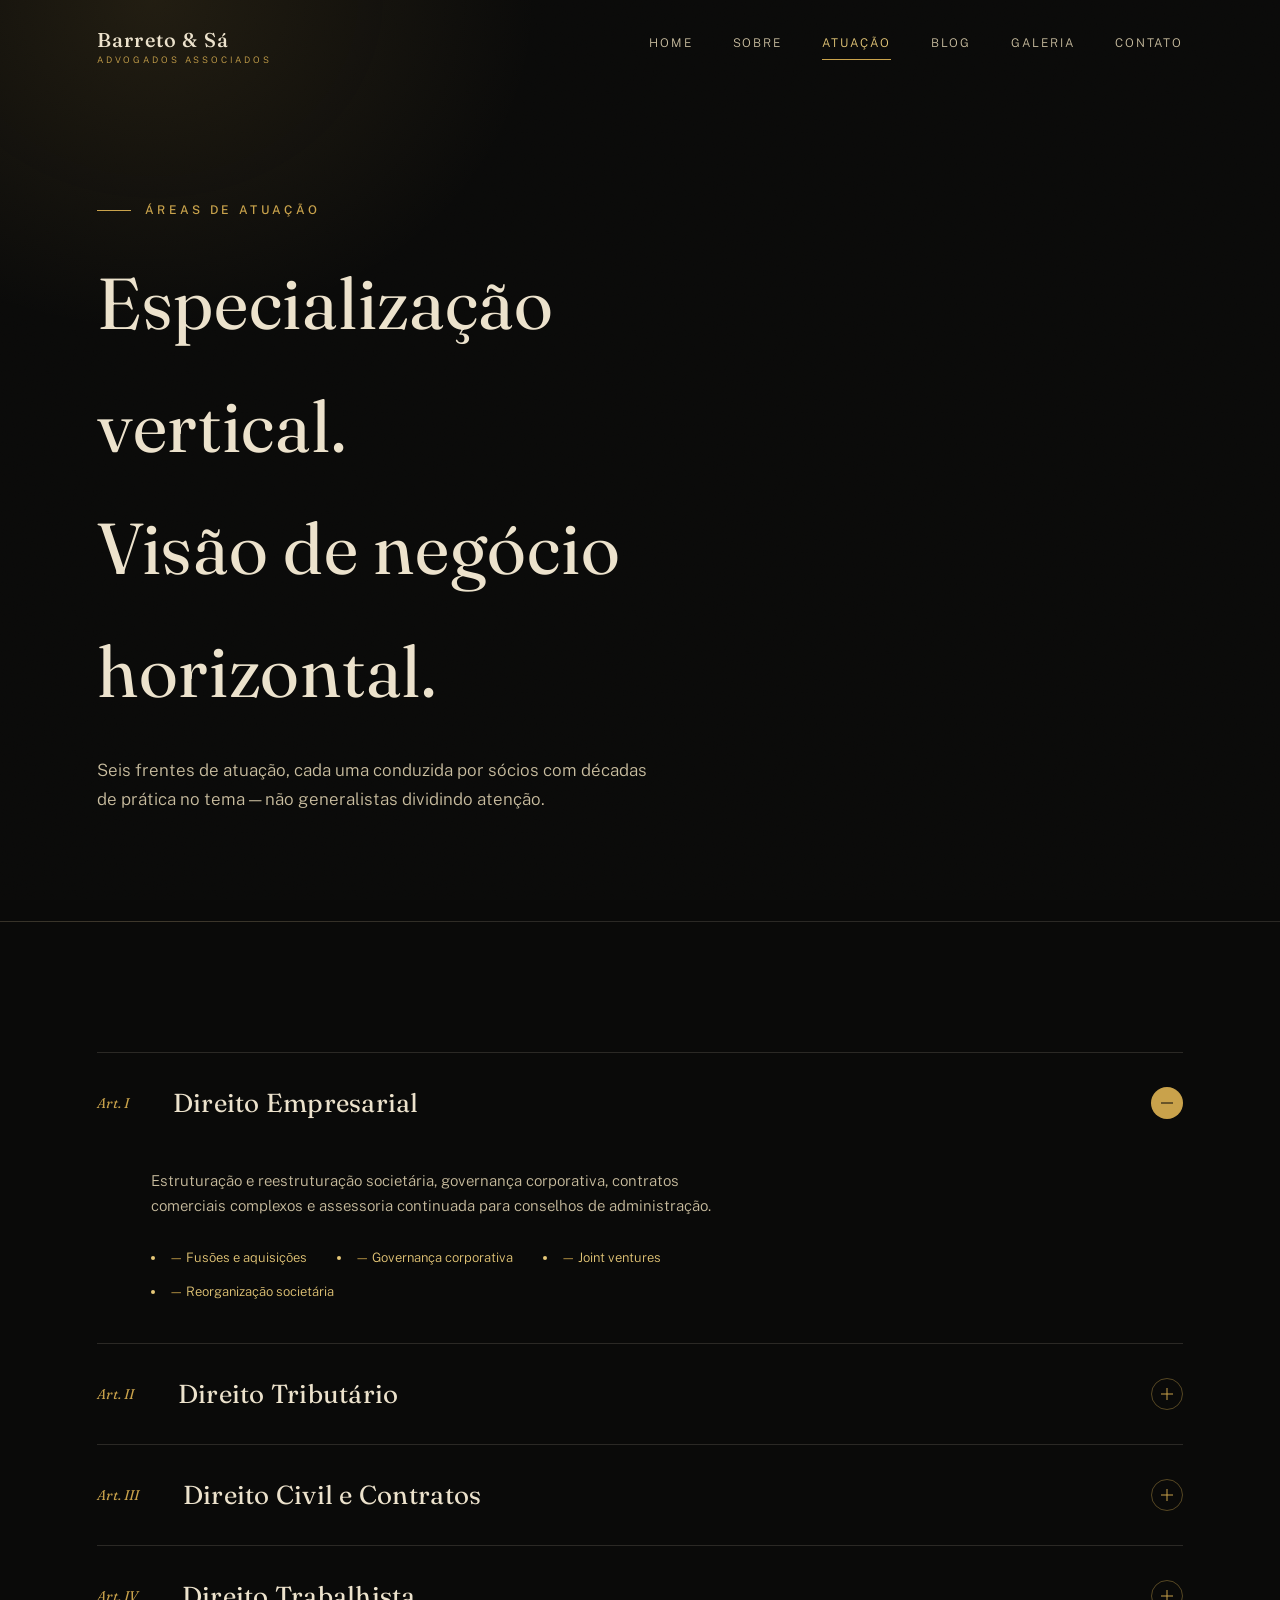
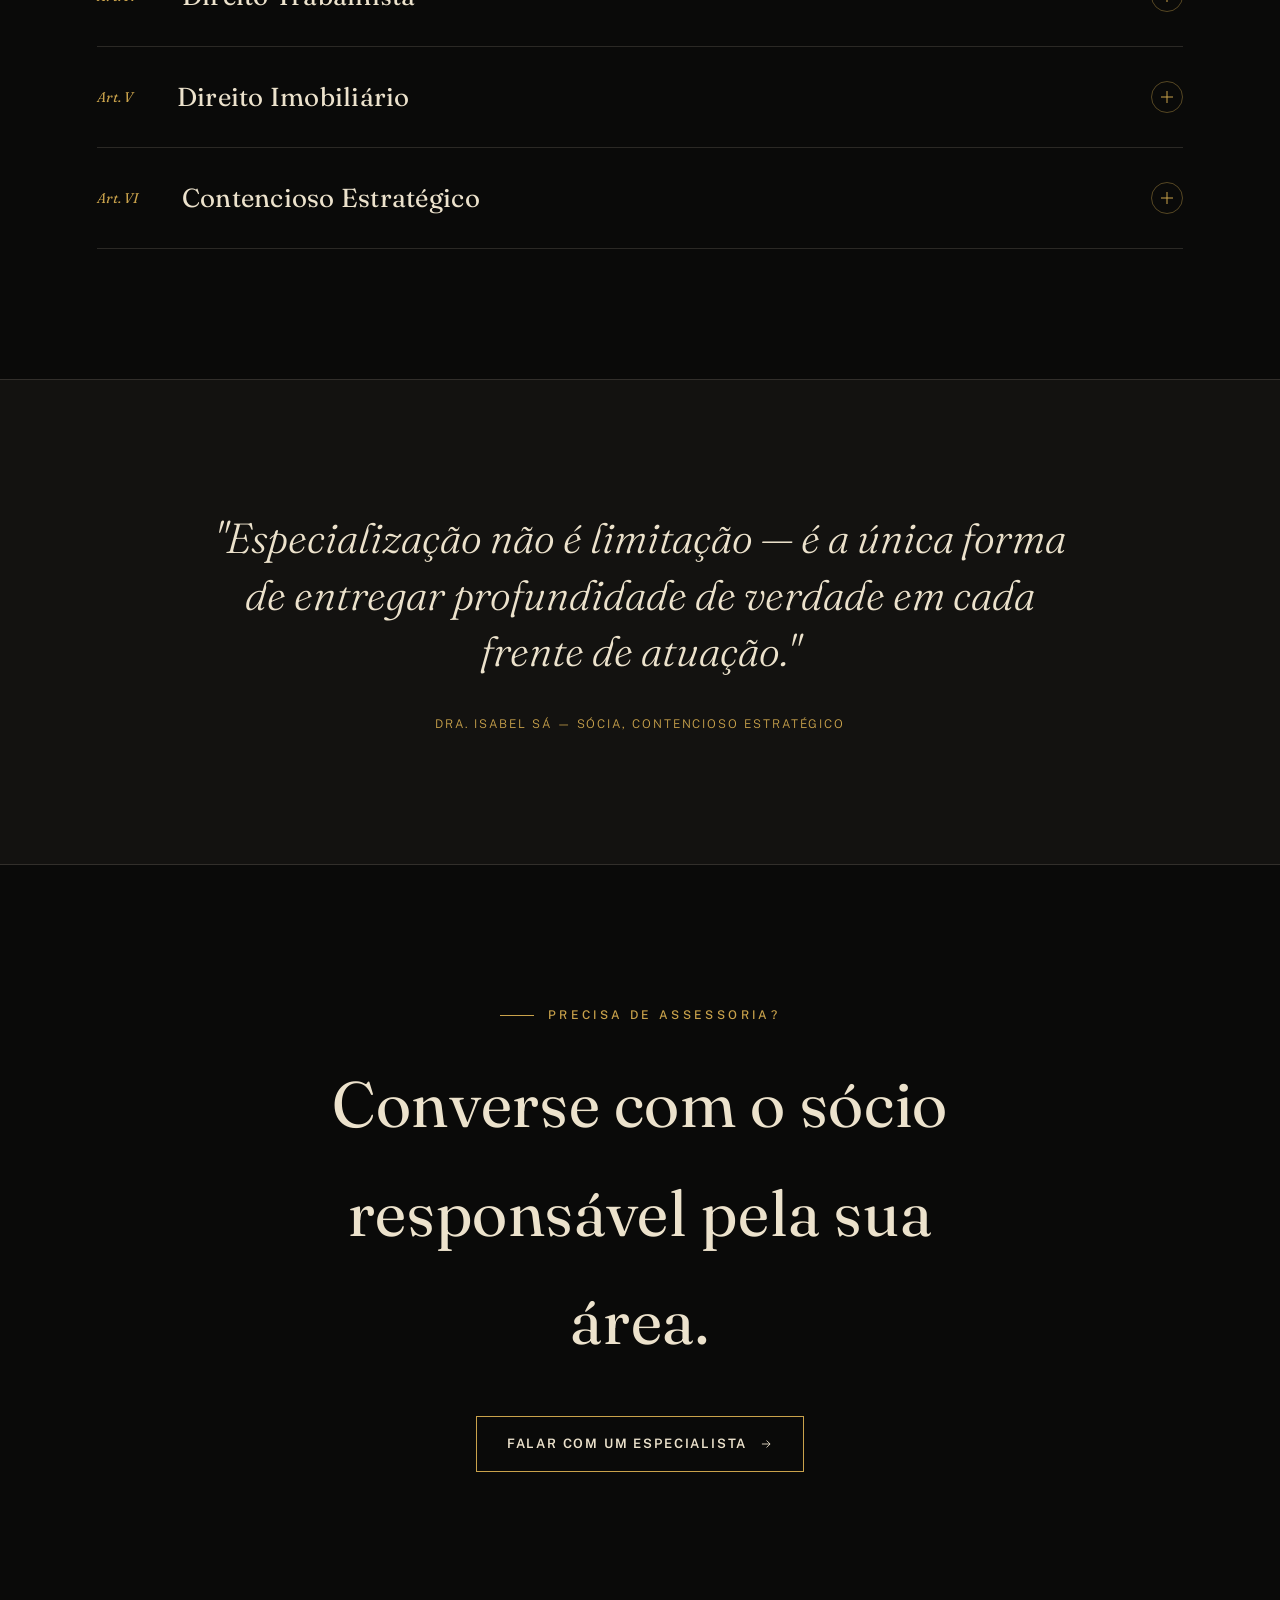
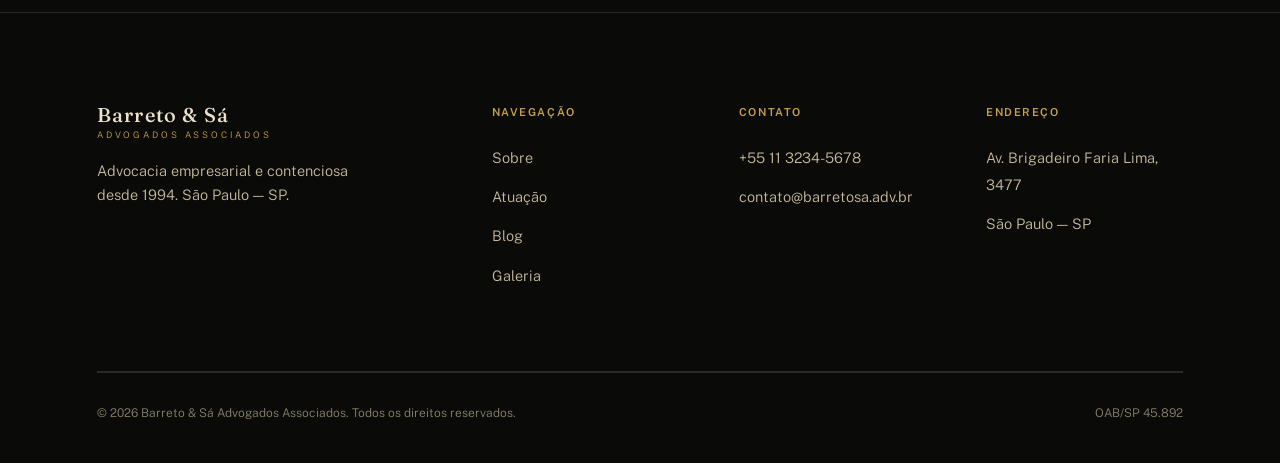
==== site/atuacao.html @ e611cafb "Add premium law firm website (6 pages) Static HTML/CSS/JS site for Barreto & Sá Advogados with Home," ====
<!DOCTYPE html>
<html lang="pt-BR">
<head>
<meta charset="UTF-8">
<meta name="viewport" content="width=device-width, initial-scale=1.0">
<title>Atuação — Barreto &amp; Sá Advogados</title>
<meta name="description" content="Áreas de atuação da Barreto & Sá Advogados: empresarial, tributário, civil, trabalhista, imobiliário e contencioso estratégico.">
<link rel="stylesheet" href="assets/css/style.css">
</head>
<body>

<header class="site-header">
  <div class="container">
    <a href="index.html" class="brand">
      <strong>Barreto &amp; Sá</strong>
      <span>Advogados Associados</span>
    </a>
    <nav class="nav-desktop">
      <a href="index.html">Home</a>
      <a href="sobre.html">Sobre</a>
      <a href="atuacao.html">Atuação</a>
      <a href="blog.html">Blog</a>
      <a href="galeria.html">Galeria</a>
      <a href="contato.html">Contato</a>
    </nav>
    <button class="nav-toggle" aria-label="Abrir menu">
      <span></span><span></span><span></span>
    </button>
  </div>
</header>

<nav class="nav-mobile">
  <a href="index.html"><span>01</span>Home</a>
  <a href="sobre.html"><span>02</span>Sobre</a>
  <a href="atuacao.html"><span>03</span>Atuação</a>
  <a href="blog.html"><span>04</span>Blog</a>
  <a href="galeria.html"><span>05</span>Galeria</a>
  <a href="contato.html"><span>06</span>Contato</a>
</nav>

<main>

  <section class="page-hero">
    <div class="container">
      <div class="eyebrow">Áreas de atuação</div>
      <h1>Especialização vertical.<br>Visão de negócio horizontal.</h1>
      <p>Seis frentes de atuação, cada uma conduzida por sócios com décadas de prática no tema — não generalistas dividindo atenção.</p>
    </div>
  </section>

  <section class="section">
    <div class="container">
      <div class="practice-accordion" data-reveal>

        <div class="practice-item is-open">
          <button class="practice-trigger">
            <span class="num">Art. I</span>
            <h3>Direito Empresarial</h3>
            <span class="plus"></span>
          </button>
          <div class="practice-panel" style="max-height:600px">
            <div class="practice-panel-inner">
              <p>Estruturação e reestruturação societária, governança corporativa, contratos comerciais complexos e assessoria continuada para conselhos de administração.</p>
              <li>Fusões e aquisições</li>
              <li>Governança corporativa</li>
              <li>Joint ventures</li>
              <li>Reorganização societária</li>
            </div>
          </div>
        </div>

        <div class="practice-item">
          <button class="practice-trigger">
            <span class="num">Art. II</span>
            <h3>Direito Tributário</h3>
            <span class="plus"></span>
          </button>
          <div class="practice-panel">
            <div class="practice-panel-inner">
              <p>Planejamento tributário preventivo, defesa em autuações fiscais e recuperação de créditos junto às esferas federal, estadual e municipal.</p>
              <li>Planejamento fiscal</li>
              <li>Contencioso administrativo</li>
              <li>Recuperação de créditos</li>
              <li>Due diligence tributária</li>
            </div>
          </div>
        </div>

        <div class="practice-item">
          <button class="practice-trigger">
            <span class="num">Art. III</span>
            <h3>Direito Civil e Contratos</h3>
            <span class="plus"></span>
          </button>
          <div class="practice-panel">
            <div class="practice-panel-inner">
              <p>Elaboração e revisão de contratos de alta complexidade, responsabilidade civil e proteção patrimonial de pessoas físicas e famílias empresárias.</p>
              <li>Contratos complexos</li>
              <li>Responsabilidade civil</li>
              <li>Planejamento sucessório</li>
              <li>Proteção patrimonial</li>
            </div>
          </div>
        </div>

        <div class="practice-item">
          <button class="practice-trigger">
            <span class="num">Art. IV</span>
            <h3>Direito Trabalhista</h3>
            <span class="plus"></span>
          </button>
          <div class="practice-panel">
            <div class="practice-panel-inner">
              <p>Consultoria preventiva e defesa em contencioso trabalhista, com foco em mitigação de risco para operações de grande porte.</p>
              <li>Consultoria preventiva</li>
              <li>Contencioso trabalhista</li>
              <li>Auditoria de compliance</li>
              <li>Negociação coletiva</li>
            </div>
          </div>
        </div>

        <div class="practice-item">
          <button class="practice-trigger">
            <span class="num">Art. V</span>
            <h3>Direito Imobiliário</h3>
            <span class="plus"></span>
          </button>
          <div class="practice-panel">
            <div class="practice-panel-inner">
              <p>Due diligence imobiliária, estruturação de incorporações e regularização de ativos de grande valor, residenciais e comerciais.</p>
              <li>Due diligence</li>
              <li>Incorporações</li>
              <li>Regularização fundiária</li>
              <li>Contratos de locação complexos</li>
            </div>
          </div>
        </div>

        <div class="practice-item">
          <button class="practice-trigger">
            <span class="num">Art. VI</span>
            <h3>Contencioso Estratégico</h3>
            <span class="plus"></span>
          </button>
          <div class="practice-panel">
            <div class="practice-panel-inner">
              <p>Condução de litígios de alto valor com abordagem que combina rigor processual e leitura estratégica dos interesses de negócio envolvidos.</p>
              <li>Arbitragem</li>
              <li>Disputas societárias</li>
              <li>Mediação empresarial</li>
              <li>Recuperação judicial</li>
            </div>
          </div>
        </div>

      </div>
    </div>
  </section>

  <div class="quote-block" data-reveal>
    <div class="container">
      <blockquote>"Especialização não é limitação — é a única forma de entregar profundidade de verdade em cada frente de atuação."</blockquote>
      <cite>Dra. Isabel Sá — Sócia, Contencioso Estratégico</cite>
    </div>
  </div>

  <section class="cta">
    <div class="container" data-reveal>
      <div class="eyebrow" style="justify-content:center">Precisa de assessoria?</div>
      <h2>Converse com o sócio<br>responsável pela sua área.</h2>
      <a href="contato.html" class="btn">
        Falar com um especialista
        <svg viewBox="0 0 24 24" fill="none" stroke="currentColor" stroke-width="1.5"><path d="M5 12h14M13 6l6 6-6 6"/></svg>
      </a>
    </div>
  </section>

</main>

<footer class="site-footer">
  <div class="container">
    <div class="footer-grid">
      <div class="footer-brand">
        <div class="brand"><strong>Barreto &amp; Sá</strong><span>Advogados Associados</span></div>
        <p>Advocacia empresarial e contenciosa desde 1994. São Paulo — SP.</p>
      </div>
      <div>
        <h4>Navegação</h4>
        <ul>
          <li><a href="sobre.html">Sobre</a></li>
          <li><a href="atuacao.html">Atuação</a></li>
          <li><a href="blog.html">Blog</a></li>
          <li><a href="galeria.html">Galeria</a></li>
        </ul>
      </div>
      <div>
        <h4>Contato</h4>
        <ul>
          <li><a href="tel:+551132345678">+55 11 3234-5678</a></li>
          <li><a href="mailto:contato@barretosa.adv.br">contato@barretosa.adv.br</a></li>
        </ul>
      </div>
      <div>
        <h4>Endereço</h4>
        <ul>
          <li><a href="contato.html">Av. Brigadeiro Faria Lima, 3477</a></li>
          <li><a href="contato.html">São Paulo — SP</a></li>
        </ul>
      </div>
    </div>
    <hr class="rule">
    <div class="footer-bottom">
      <span>© 2026 Barreto &amp; Sá Advogados Associados. Todos os direitos reservados.</span>
      <span>OAB/SP 45.892</span>
    </div>
  </div>
</footer>

<script src="assets/js/main.js"></script>
</body>
</html>
---- site/assets/css/style.css ----
/* ==========================================================================
   BARRETO & SÁ ADVOGADOS — Design System
   Preto · Dourado · Champanhe
   ========================================================================== */

@import url('https://fonts.googleapis.com/css2?family=Fraunces:ital,opsz,wght@0,9..144,300;0,9..144,400;0,9..144,500;0,9..144,600;1,9..144,400;1,9..144,500&family=Public+Sans:wght@300;400;500;600&display=swap');

:root{
  --ink:#0a0a09;
  --ink-soft:#131210;
  --ink-elev:#1b1916;
  --champagne:#ece2cc;
  --champagne-dim:#c9bd9f;
  --champagne-faint:#8d846c;
  --gold:#c9a24b;
  --gold-light:#e6c878;
  --gold-deep:#8a6a2f;
  --line: rgba(236,226,204,0.14);
  --line-strong: rgba(201,162,75,0.4);

  --serif: 'Fraunces', 'Georgia', serif;
  --sans: 'Public Sans', -apple-system, sans-serif;

  --container: 1240px;
  --gutter: clamp(24px, 6vw, 96px);
}

*,*::before,*::after{ box-sizing:border-box; }
html{ scroll-behavior:smooth; }
body{
  margin:0;
  background:var(--ink);
  color:var(--champagne);
  font-family:var(--sans);
  font-weight:300;
  font-size:16px;
  line-height:1.7;
  -webkit-font-smoothing:antialiased;
  position:relative;
}

/* grain overlay */
body::before{
  content:"";
  position:fixed;
  inset:0;
  z-index:9999;
  pointer-events:none;
  opacity:.05;
  mix-blend-mode:overlay;
  background-image:url("data:image/svg+xml,%3Csvg xmlns='http://www.w3.org/2000/svg' width='140' height='140'%3E%3Cfilter id='n'%3E%3CfeTurbulence type='fractalNoise' baseFrequency='0.9' numOctaves='2' stitchTiles='stitch'/%3E%3C/filter%3E%3Crect width='100%25' height='100%25' filter='url(%23n)'/%3E%3C/svg%3E");
}

h1,h2,h3,h4{
  font-family:var(--serif);
  font-weight:400;
  color:var(--champagne);
  margin:0;
  letter-spacing:.01em;
}

a{ color:inherit; text-decoration:none; }
img{ max-width:100%; display:block; }
ul{ list-style:none; margin:0; padding:0; }

.container{
  max-width:var(--container);
  margin:0 auto;
  padding-left:var(--gutter);
  padding-right:var(--gutter);
}

.eyebrow{
  display:flex;
  align-items:center;
  gap:14px;
  font-family:var(--sans);
  font-size:12px;
  letter-spacing:.28em;
  text-transform:uppercase;
  color:var(--gold);
  font-weight:500;
}
.eyebrow::before{
  content:"";
  width:34px; height:1px;
  background:var(--gold);
}

.rule{
  height:1px;
  width:100%;
  background:var(--line);
  border:none;
  margin:0;
}
.rule--gold{ background:var(--line-strong); }

/* ---------------- buttons / links ---------------- */
.btn{
  display:inline-flex;
  align-items:center;
  gap:12px;
  font-family:var(--sans);
  font-size:13px;
  letter-spacing:.14em;
  text-transform:uppercase;
  font-weight:600;
  padding:16px 30px;
  border:1px solid var(--gold);
  color:var(--champagne);
  position:relative;
  overflow:hidden;
  transition:color .5s ease;
}
.btn::before{
  content:"";
  position:absolute;
  inset:0;
  background:var(--gold);
  transform:translateX(-101%);
  transition:transform .5s cubic-bezier(.65,0,.35,1);
  z-index:-1;
}
.btn:hover{ color:var(--ink); }
.btn:hover::before{ transform:translateX(0); }
.btn svg{ width:14px; height:14px; transition:transform .4s ease; }
.btn:hover svg{ transform:translateX(4px); }

.btn--ghost{ border-color:var(--line); }
.btn--ghost:hover{ color:var(--champagne); }
.btn--ghost::before{ background:var(--ink-elev); }

.link-underline{
  position:relative;
  padding-bottom:2px;
  background-image:linear-gradient(var(--gold),var(--gold));
  background-size:0% 1px;
  background-repeat:no-repeat;
  background-position:left bottom;
  transition:background-size .4s ease;
}
.link-underline:hover{ background-size:100% 1px; }

/* ---------------- header ---------------- */
.site-header{
  position:fixed;
  top:0; left:0; right:0;
  z-index:500;
  padding:28px 0;
  transition:background .5s ease, padding .5s ease, border-color .5s ease;
  border-bottom:1px solid transparent;
}
.site-header.is-scrolled{
  background:rgba(10,10,9,.92);
  backdrop-filter:blur(10px);
  padding:18px 0;
  border-color:var(--line);
}
.site-header .container{
  display:flex;
  align-items:center;
  justify-content:space-between;
  gap:24px;
}
.brand{
  font-family:var(--serif);
  font-size:20px;
  letter-spacing:.06em;
  display:flex;
  flex-direction:column;
  line-height:1.15;
}
.brand strong{ font-weight:500; }
.brand span{
  font-family:var(--sans);
  font-size:9px;
  letter-spacing:.32em;
  text-transform:uppercase;
  color:var(--gold);
  margin-top:4px;
}

.nav-desktop{
  display:flex;
  align-items:center;
  gap:40px;
}
.nav-desktop a{
  font-size:12px;
  letter-spacing:.16em;
  text-transform:uppercase;
  color:var(--champagne-dim);
  padding-bottom:6px;
  border-bottom:1px solid transparent;
  transition:color .3s ease, border-color .3s ease;
}
.nav-desktop a:hover,
.nav-desktop a.active{
  color:var(--gold-light);
  border-color:var(--gold);
}

.nav-toggle{
  display:none;
  flex-direction:column;
  gap:6px;
  background:none;
  border:none;
  cursor:pointer;
  padding:8px;
  z-index:600;
}
.nav-toggle span{
  width:26px; height:1px;
  background:var(--champagne);
  transition:transform .35s ease, opacity .35s ease;
}
.nav-toggle.is-open span:nth-child(1){ transform:translateY(7px) rotate(45deg); }
.nav-toggle.is-open span:nth-child(2){ opacity:0; }
.nav-toggle.is-open span:nth-child(3){ transform:translateY(-7px) rotate(-45deg); }

.nav-mobile{
  position:fixed;
  inset:0;
  background:var(--ink);
  z-index:400;
  display:flex;
  flex-direction:column;
  align-items:flex-start;
  justify-content:center;
  gap:22px;
  padding:0 var(--gutter);
  transform:translateY(-100%);
  transition:transform .55s cubic-bezier(.65,0,.35,1);
}
.nav-mobile.is-open{ transform:translateY(0); }
.nav-mobile a{
  font-family:var(--serif);
  font-size:clamp(30px,7vw,46px);
  color:var(--champagne);
  font-style:italic;
}
.nav-mobile a span{
  color:var(--gold);
  font-family:var(--sans);
  font-size:13px;
  font-style:normal;
  margin-right:16px;
}

/* ---------------- hero ---------------- */
.hero{
  min-height:100vh;
  display:flex;
  align-items:flex-end;
  position:relative;
  padding-top:160px;
  padding-bottom:110px;
  background:
    radial-gradient(ellipse 60% 50% at 82% 10%, rgba(201,162,75,.14), transparent 60%),
    linear-gradient(180deg,#0a0a09 0%, #131210 100%);
  border-bottom:1px solid var(--line);
  overflow:hidden;
}
.hero::after{
  content:"";
  position:absolute;
  right:-10%; top:-20%;
  width:60%; height:140%;
  background:linear-gradient(160deg, transparent 40%, rgba(201,162,75,.05) 50%, transparent 60%);
  pointer-events:none;
}
.hero .container{
  display:grid;
  grid-template-columns:1.4fr .8fr;
  gap:60px;
  width:100%;
  position:relative;
  z-index:2;
}
.hero-index{
  position:absolute;
  top:150px; right:var(--gutter);
  font-family:var(--serif);
  font-style:italic;
  font-size:14px;
  color:var(--champagne-faint);
  letter-spacing:.05em;
}
.hero h1{
  font-size:clamp(46px, 6.4vw, 92px);
  line-height:1.03;
  letter-spacing:-.01em;
}
.hero h1 em{
  font-style:italic;
  color:var(--gold-light);
  font-weight:400;
}
.hero-lede{
  align-self:flex-end;
  padding-bottom:10px;
  border-left:1px solid var(--line-strong);
  padding-left:28px;
}
.hero-lede p{
  color:var(--champagne-dim);
  font-size:16px;
  margin-bottom:28px;
}
.hero-meta{
  margin-top:20px;
  display:flex;
  gap:36px;
  padding-top:24px;
  border-top:1px solid var(--line);
}
.hero-meta div strong{
  display:block;
  font-family:var(--serif);
  font-size:26px;
  color:var(--gold-light);
  font-weight:400;
}
.hero-meta div span{
  font-size:11px;
  letter-spacing:.12em;
  text-transform:uppercase;
  color:var(--champagne-faint);
}

/* ---------------- page hero (inner pages) ---------------- */
.page-hero{
  padding:200px 0 90px;
  border-bottom:1px solid var(--line);
  background:
    radial-gradient(ellipse 50% 60% at 12% 0%, rgba(201,162,75,.12), transparent 60%),
    var(--ink);
}
.page-hero .eyebrow{ margin-bottom:22px; }
.page-hero h1{
  font-size:clamp(40px,6vw,72px);
  max-width:16ch;
}
.page-hero p{
  max-width:56ch;
  color:var(--champagne-dim);
  margin-top:24px;
  font-size:17px;
}

/* ---------------- sections ---------------- */
section{ position:relative; }
.section{ padding:130px 0; }
.section--tight{ padding:90px 0; }
.section--soft{ background:var(--ink-soft); }

.section-head{
  display:flex;
  justify-content:space-between;
  align-items:flex-end;
  gap:40px;
  margin-bottom:70px;
  flex-wrap:wrap;
}
.section-head h2{
  font-size:clamp(32px,4vw,50px);
  max-width:14ch;
  margin-top:18px;
}
.section-head p{
  max-width:38ch;
  color:var(--champagne-dim);
  font-size:15px;
  padding-bottom:6px;
}

/* numbered article style */
.article-list{
  display:flex;
  flex-direction:column;
}
.article-row{
  display:grid;
  grid-template-columns:110px 1fr 1fr;
  gap:40px;
  padding:42px 0;
  border-top:1px solid var(--line);
  align-items:start;
  transition:background .4s ease;
}
.article-list .article-row:last-child{ border-bottom:1px solid var(--line); }
.article-row:hover{ background:rgba(201,162,75,.03); }
.article-num{
  font-family:var(--serif);
  font-style:italic;
  font-size:15px;
  color:var(--gold);
  padding-top:6px;
}
.article-row h3{ font-size:26px; }
.article-row p{ color:var(--champagne-dim); font-size:15px; margin-top:10px; }
.article-tag{
  font-size:11px;
  letter-spacing:.12em;
  text-transform:uppercase;
  color:var(--champagne-faint);
}

/* cards grid */
.grid-3{
  display:grid;
  grid-template-columns:repeat(3,1fr);
  gap:1px;
  background:var(--line);
  border:1px solid var(--line);
}
.grid-2{
  display:grid;
  grid-template-columns:repeat(2,1fr);
  gap:1px;
  background:var(--line);
  border:1px solid var(--line);
}
.card{
  background:var(--ink);
  padding:48px 40px;
  transition:background .4s ease;
}
.card:hover{ background:var(--ink-soft); }
.card .card-icon{
  width:40px; height:40px;
  margin-bottom:28px;
  color:var(--gold);
}
.card h3{ font-size:22px; margin-bottom:14px; }
.card p{ color:var(--champagne-dim); font-size:14.5px; }

/* stat strip */
.stat-strip{
  display:grid;
  grid-template-columns:repeat(4,1fr);
  border-top:1px solid var(--line);
  border-bottom:1px solid var(--line);
}
.stat{
  padding:50px 30px;
  text-align:center;
  border-left:1px solid var(--line);
}
.stat:first-child{ border-left:none; }
.stat strong{
  display:block;
  font-family:var(--serif);
  font-style:italic;
  font-size:clamp(36px,4vw,54px);
  color:var(--gold-light);
  font-weight:400;
}
.stat span{
  font-size:11px;
  letter-spacing:.14em;
  text-transform:uppercase;
  color:var(--champagne-faint);
  display:block;
  margin-top:10px;
}

/* quote */
.quote-block{
  padding:130px 0;
  text-align:center;
  background:var(--ink-soft);
  border-top:1px solid var(--line);
  border-bottom:1px solid var(--line);
}
.quote-block blockquote{
  font-family:var(--serif);
  font-style:italic;
  font-size:clamp(26px,3.6vw,42px);
  max-width:900px;
  margin:0 auto;
  line-height:1.35;
  color:var(--champagne);
}
.quote-block cite{
  display:block;
  margin-top:34px;
  font-style:normal;
  font-size:12px;
  letter-spacing:.16em;
  text-transform:uppercase;
  color:var(--gold);
}

/* CTA */
.cta{
  padding:140px 0;
  text-align:center;
  position:relative;
}
.cta h2{
  font-size:clamp(34px,5vw,64px);
  max-width:16ch;
  margin:24px auto 40px;
}

/* footer */
.site-footer{
  border-top:1px solid var(--line);
  padding:90px 0 40px;
  background:var(--ink);
}
.footer-grid{
  display:grid;
  grid-template-columns:1.4fr .8fr .8fr .8fr;
  gap:50px;
  padding-bottom:70px;
}
.footer-grid h4{
  font-size:11px;
  letter-spacing:.14em;
  text-transform:uppercase;
  color:var(--gold);
  margin-bottom:22px;
  font-family:var(--sans);
  font-weight:600;
}
.footer-grid li{ margin-bottom:12px; }
.footer-grid a{ color:var(--champagne-dim); font-size:14.5px; }
.footer-grid a:hover{ color:var(--gold-light); }
.footer-brand p{ color:var(--champagne-dim); font-size:14.5px; max-width:32ch; margin-top:18px; }
.footer-bottom{
  display:flex;
  justify-content:space-between;
  align-items:center;
  padding-top:30px;
  border-top:1px solid var(--line);
  font-size:12px;
  color:var(--champagne-faint);
  flex-wrap:wrap;
  gap:12px;
}

/* reveal on scroll */
[data-reveal]{
  opacity:0;
  transform:translateY(28px);
  transition:opacity .9s cubic-bezier(.16,1,.3,1), transform .9s cubic-bezier(.16,1,.3,1);
}
[data-reveal].is-visible{ opacity:1; transform:none; }

/* ---------------- sobre page ---------------- */
.timeline{ position:relative; padding-left:40px; }
.timeline::before{
  content:"";
  position:absolute; left:0; top:6px; bottom:6px;
  width:1px; background:var(--line);
}
.timeline-item{ position:relative; padding-bottom:60px; }
.timeline-item::before{
  content:"";
  position:absolute; left:-45px; top:4px;
  width:9px; height:9px; border-radius:50%;
  background:var(--gold);
  box-shadow:0 0 0 4px var(--ink), 0 0 0 5px var(--line-strong);
}
.timeline-item .year{
  font-family:var(--serif); font-style:italic;
  color:var(--gold); font-size:18px; margin-bottom:8px; display:block;
}
.timeline-item h3{ font-size:22px; margin-bottom:8px; }
.timeline-item p{ color:var(--champagne-dim); font-size:15px; max-width:60ch; }

.partner-card{ display:flex; gap:34px; padding:44px 0; border-top:1px solid var(--line); }
.partner-card:last-child{ border-bottom:1px solid var(--line); }
.partner-photo{
  width:150px; height:180px; flex-shrink:0;
  background:linear-gradient(155deg,var(--ink-elev),var(--ink-soft));
  border:1px solid var(--line-strong);
  display:flex; align-items:center; justify-content:center;
  font-family:var(--serif); font-style:italic; color:var(--gold); font-size:13px;
}
.partner-card h3{ font-size:24px; }
.partner-card .role{ color:var(--gold); font-size:12px; letter-spacing:.1em; text-transform:uppercase; margin:8px 0 16px; }
.partner-card p{ color:var(--champagne-dim); font-size:14.5px; max-width:56ch; }

/* ---------------- atuação page ---------------- */
.practice-accordion{ border-top:1px solid var(--line); }
.practice-item{ border-bottom:1px solid var(--line); }
.practice-trigger{
  width:100%;
  display:flex;
  align-items:center;
  justify-content:space-between;
  gap:20px;
  padding:34px 0;
  background:none;
  border:none;
  cursor:pointer;
  text-align:left;
  color:var(--champagne);
}
.practice-trigger .num{ font-family:var(--serif); font-style:italic; color:var(--gold); font-size:14px; margin-right:24px; }
.practice-trigger h3{ font-size:26px; flex:1; }
.practice-trigger .plus{
  width:32px; height:32px;
  border:1px solid var(--line-strong);
  border-radius:50%;
  position:relative;
  flex-shrink:0;
  transition:transform .4s ease, background .4s ease;
}
.practice-trigger .plus::before,
.practice-trigger .plus::after{
  content:"";
  position:absolute; background:var(--gold);
  top:50%; left:50%;
  transform:translate(-50%,-50%);
}
.practice-trigger .plus::before{ width:12px; height:1px; }
.practice-trigger .plus::after{ width:1px; height:12px; transition:opacity .3s ease; }
.practice-item.is-open .plus{ transform:rotate(180deg); background:var(--gold); }
.practice-item.is-open .plus::after{ opacity:0; }
.practice-item.is-open .plus::before{ background:var(--ink); }

.practice-panel{
  max-height:0;
  overflow:hidden;
  transition:max-height .5s cubic-bezier(.65,0,.35,1);
}
.practice-panel-inner{
  padding:0 0 40px 54px;
  color:var(--champagne-dim);
  font-size:15px;
  max-width:70ch;
  display:flex;
  flex-wrap:wrap;
  gap:12px 30px;
}
.practice-panel-inner p{ width:100%; margin-bottom:16px; }
.practice-panel-inner li{ font-size:13px; color:var(--gold-light); }
.practice-panel-inner li::before{ content:"— "; color:var(--gold); }

/* ---------------- blog page ---------------- */
.post-featured{
  display:grid;
  grid-template-columns:1fr 1fr;
  gap:60px;
  align-items:center;
  padding-bottom:90px;
  border-bottom:1px solid var(--line);
  margin-bottom:90px;
}
.post-thumb{
  aspect-ratio:4/5;
  background:
    linear-gradient(155deg, rgba(201,162,75,.18), transparent 60%),
    linear-gradient(200deg,#1b1916,#0a0a09);
  border:1px solid var(--line-strong);
  position:relative;
  overflow:hidden;
}
.post-thumb::after{
  content:attr(data-tag);
  position:absolute; bottom:20px; left:20px;
  font-size:11px; letter-spacing:.14em; text-transform:uppercase;
  color:var(--gold-light);
  border:1px solid var(--line-strong);
  padding:8px 14px;
  background:rgba(10,10,9,.6);
}
.post-meta{
  display:flex; gap:18px; align-items:center;
  font-size:11.5px; letter-spacing:.1em; text-transform:uppercase;
  color:var(--champagne-faint);
  margin-bottom:20px;
}
.post-meta .dot{ width:4px;height:4px;border-radius:50%;background:var(--gold); }
.post-featured h2{ font-size:clamp(28px,3.4vw,42px); margin-bottom:20px; }
.post-featured p{ color:var(--champagne-dim); margin-bottom:28px; }

.post-grid{
  display:grid;
  grid-template-columns:repeat(3,1fr);
  gap:50px 40px;
}
.post-card .post-thumb{ aspect-ratio:5/4; margin-bottom:26px; }
.post-card h3{ font-size:21px; margin-bottom:12px; line-height:1.3; }
.post-card p{ color:var(--champagne-dim); font-size:14px; }

.blog-filters{
  display:flex; gap:10px; flex-wrap:wrap;
  margin-bottom:70px;
}
.blog-filters button{
  background:none;
  border:1px solid var(--line);
  color:var(--champagne-dim);
  font-size:12px;
  letter-spacing:.08em;
  text-transform:uppercase;
  padding:10px 20px;
  cursor:pointer;
  transition:all .3s ease;
}
.blog-filters button.active,
.blog-filters button:hover{
  border-color:var(--gold);
  color:var(--gold-light);
}

/* ---------------- galeria page ---------------- */
.gallery-grid{
  display:grid;
  grid-template-columns:repeat(4,1fr);
  grid-auto-rows:220px;
  gap:6px;
}
.gallery-item{
  position:relative;
  overflow:hidden;
  cursor:pointer;
  background:linear-gradient(160deg,var(--ink-elev),#0a0a09);
  border:1px solid var(--line);
}
.gallery-item.tall{ grid-row:span 2; }
.gallery-item.wide{ grid-column:span 2; }
.gallery-item::before{
  content:"";
  position:absolute; inset:0;
  background:radial-gradient(circle at 30% 20%, rgba(201,162,75,.22), transparent 60%);
  opacity:.7;
  transition:opacity .5s ease;
}
.gallery-item::after{
  content:attr(data-label);
  position:absolute; left:22px; bottom:22px;
  font-family:var(--serif); font-style:italic;
  color:var(--champagne);
  font-size:16px;
  opacity:0;
  transform:translateY(10px);
  transition:all .45s ease;
}
.gallery-item:hover::before{ opacity:1; }
.gallery-item:hover::after{ opacity:1; transform:none; }
.gallery-item:hover{ border-color:var(--line-strong); }

.lightbox{
  position:fixed; inset:0; z-index:900;
  background:rgba(10,10,9,.96);
  display:flex; align-items:center; justify-content:center;
  opacity:0; pointer-events:none;
  transition:opacity .4s ease;
  flex-direction:column;
  gap:20px;
  padding:40px;
}
.lightbox.is-open{ opacity:1; pointer-events:auto; }
.lightbox-frame{
  width:min(70vw,700px); aspect-ratio:4/3;
  background:linear-gradient(160deg,var(--ink-elev),#0a0a09);
  border:1px solid var(--line-strong);
  display:flex; align-items:center; justify-content:center;
  font-family:var(--serif); font-style:italic; color:var(--gold); font-size:20px;
}
.lightbox-caption{ color:var(--champagne-dim); font-size:13px; letter-spacing:.1em; text-transform:uppercase; }
.lightbox-close{
  position:absolute; top:36px; right:var(--gutter);
  width:44px; height:44px;
  border:1px solid var(--line-strong);
  background:none; cursor:pointer;
  color:var(--champagne);
  font-family:var(--sans); font-size:14px;
}

/* ---------------- contato page ---------------- */
.contact-layout{
  display:grid;
  grid-template-columns:.9fr 1.1fr;
  gap:80px;
}
.contact-info-row{
  display:flex; gap:24px;
  padding:28px 0;
  border-top:1px solid var(--line);
}
.contact-info-row:last-child{ border-bottom:1px solid var(--line); }
.contact-info-row .ic{ color:var(--gold); flex-shrink:0; width:22px; margin-top:3px; }
.contact-info-row h4{
  font-size:11px; letter-spacing:.12em; text-transform:uppercase;
  color:var(--champagne-faint); margin-bottom:8px; font-family:var(--sans); font-weight:600;
}
.contact-info-row p{ font-size:15px; color:var(--champagne); }

.map-block{
  margin-top:40px;
  aspect-ratio:16/9;
  background:
    repeating-linear-gradient(0deg, transparent, transparent 39px, var(--line) 40px),
    repeating-linear-gradient(90deg, transparent, transparent 39px, var(--line) 40px),
    var(--ink-soft);
  border:1px solid var(--line);
  display:flex; align-items:center; justify-content:center;
  position:relative;
}
.map-block span{
  font-family:var(--serif); font-style:italic; color:var(--gold-light); font-size:15px;
  border:1px solid var(--line-strong); padding:12px 22px; background:rgba(10,10,9,.7);
}

.form-field{ margin-bottom:30px; position:relative; }
.form-field label{
  display:block;
  font-size:11px; letter-spacing:.12em; text-transform:uppercase;
  color:var(--champagne-faint);
  margin-bottom:12px;
}
.form-field input,
.form-field select,
.form-field textarea{
  width:100%;
  background:none;
  border:none;
  border-bottom:1px solid var(--line);
  color:var(--champagne);
  font-family:var(--sans);
  font-size:16px;
  padding:10px 2px;
  transition:border-color .3s ease;
}
.form-field select option{ background:var(--ink-soft); }
.form-field input:focus,
.form-field select:focus,
.form-field textarea:focus{
  outline:none;
  border-color:var(--gold);
}
.form-row{ display:grid; grid-template-columns:1fr 1fr; gap:30px; }
.form-note{ font-size:12.5px; color:var(--champagne-faint); margin-top:6px; }
.form-success{
  display:none;
  padding:20px 24px;
  border:1px solid var(--line-strong);
  color:var(--gold-light);
  font-size:14px;
  margin-top:20px;
}
.form-success.is-visible{ display:block; }

/* ---------------- responsive ---------------- */
@media (max-width:980px){
  .nav-desktop{ display:none; }
  .nav-toggle{ display:flex; }
  .hero .container{ grid-template-columns:1fr; gap:40px; }
  .hero-lede{ border-left:none; padding-left:0; border-top:1px solid var(--line-strong); padding-top:24px; }
  .grid-3, .grid-2{ grid-template-columns:1fr; }
  .stat-strip{ grid-template-columns:repeat(2,1fr); }
  .stat:nth-child(3){ border-left:none; }
  .footer-grid{ grid-template-columns:1fr 1fr; }
  .article-row{ grid-template-columns:1fr; gap:10px; }
  .partner-card{ flex-direction:column; }
  .partner-photo{ width:120px; }
  .post-featured{ grid-template-columns:1fr; }
  .post-grid{ grid-template-columns:1fr 1fr; }
  .gallery-grid{ grid-template-columns:repeat(2,1fr); }
  .gallery-item.wide{ grid-column:span 1; }
  .contact-layout{ grid-template-columns:1fr; }
  .form-row{ grid-template-columns:1fr; }
}
@media (max-width:560px){
  .footer-grid{ grid-template-columns:1fr; gap:36px; }
  .post-grid{ grid-template-columns:1fr; }
  .hero-meta{ flex-wrap:wrap; row-gap:20px; }
}
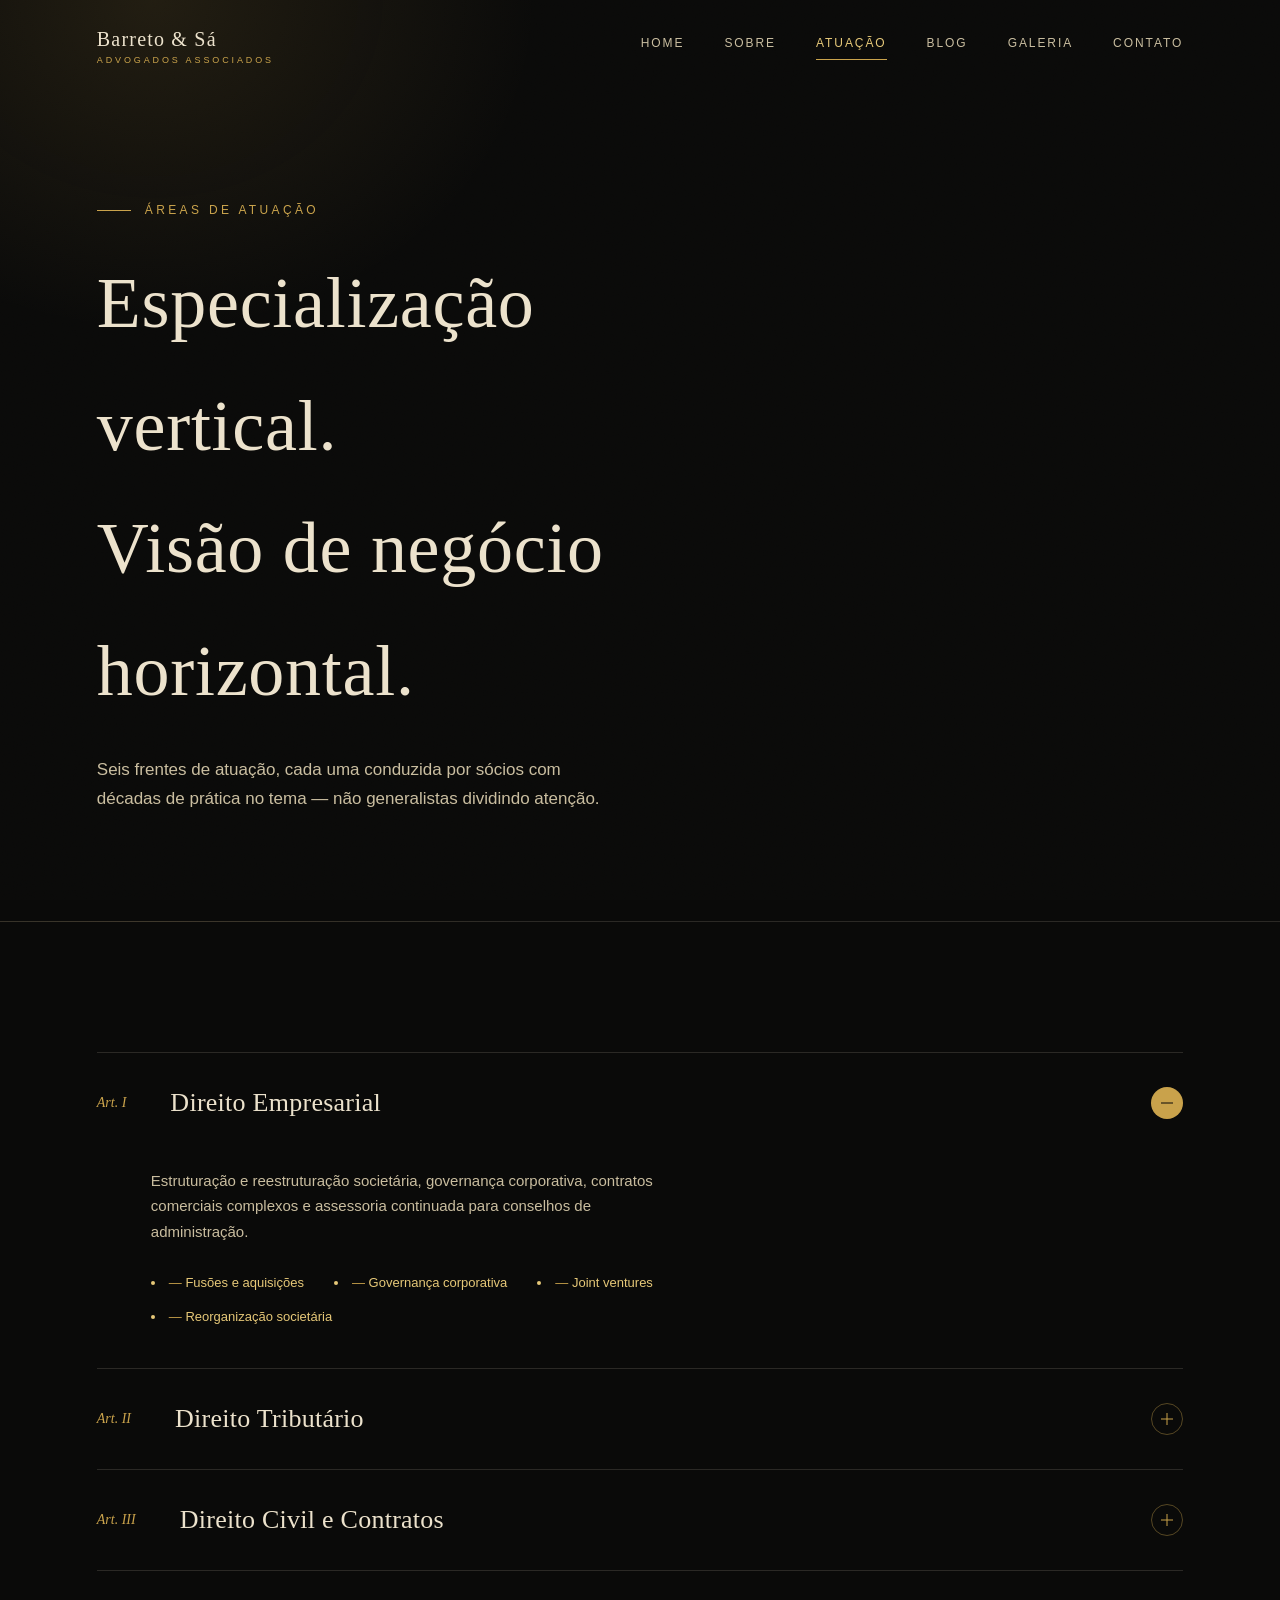
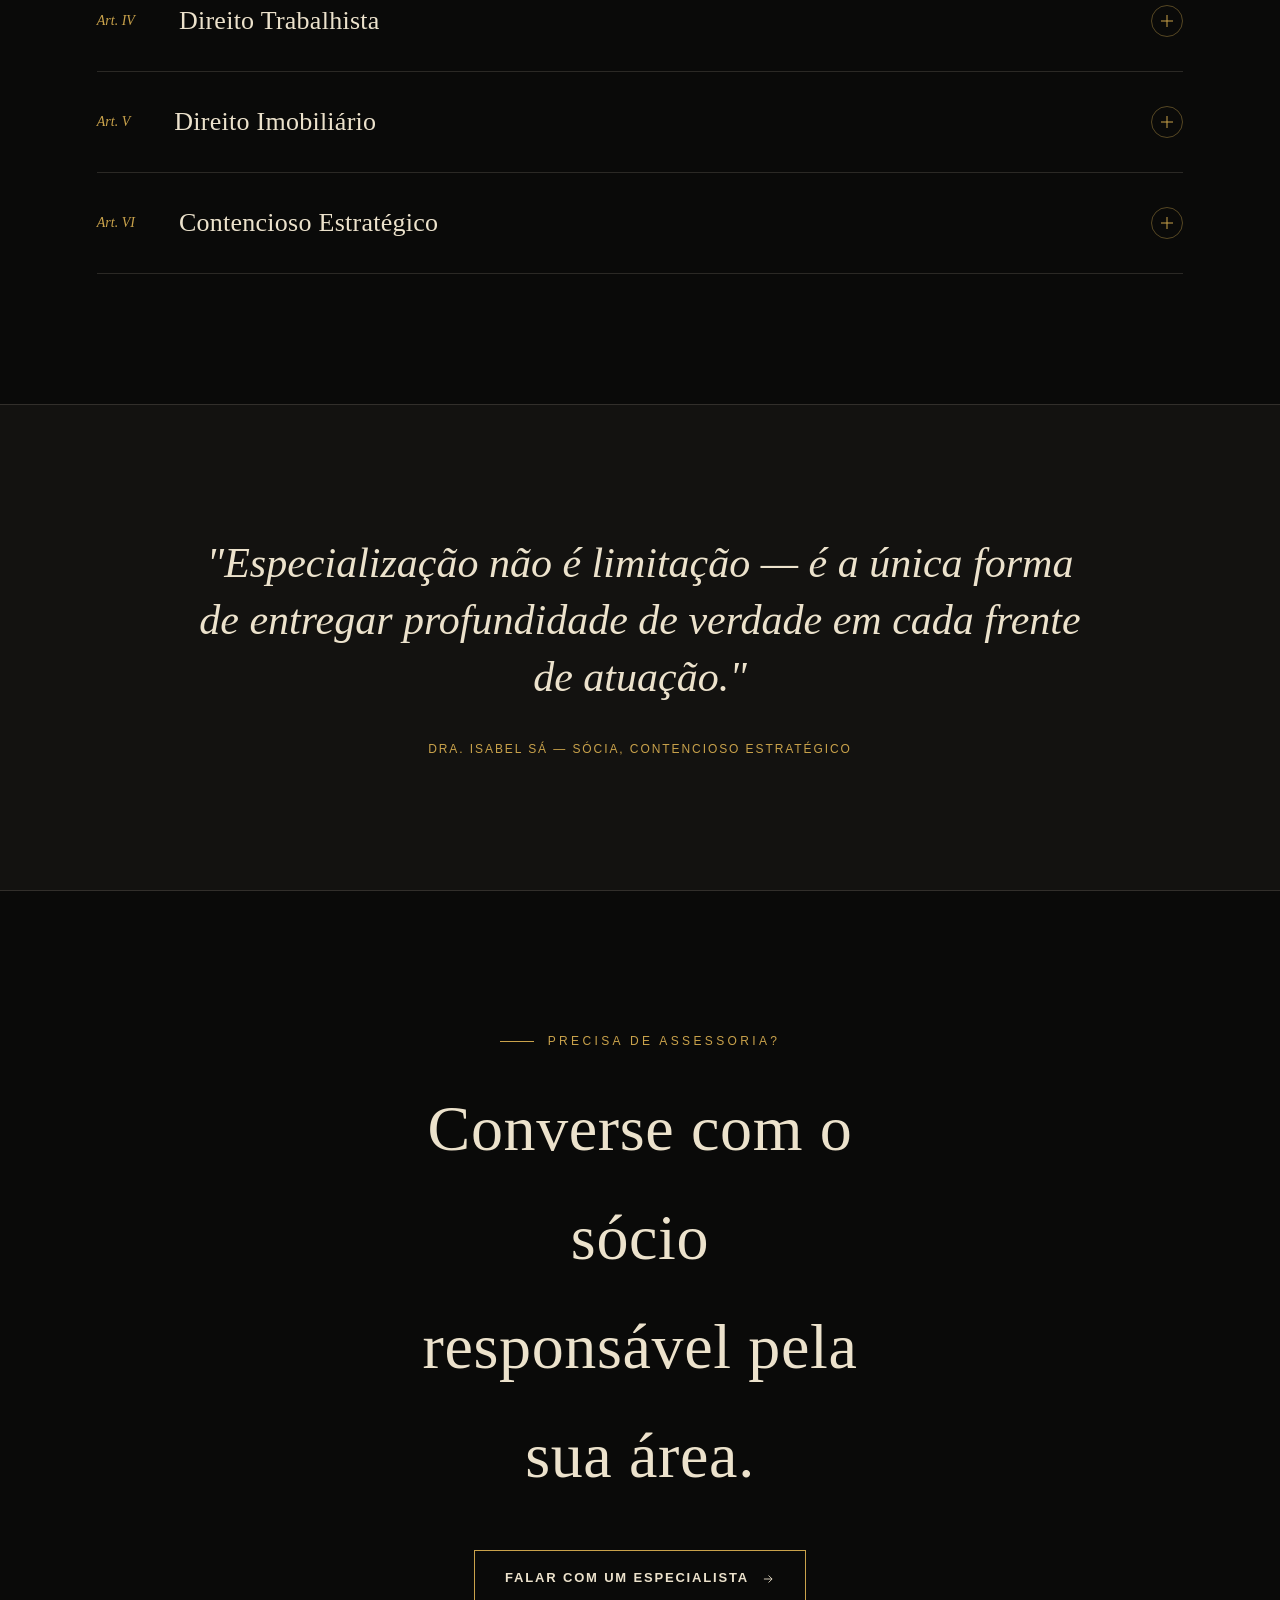
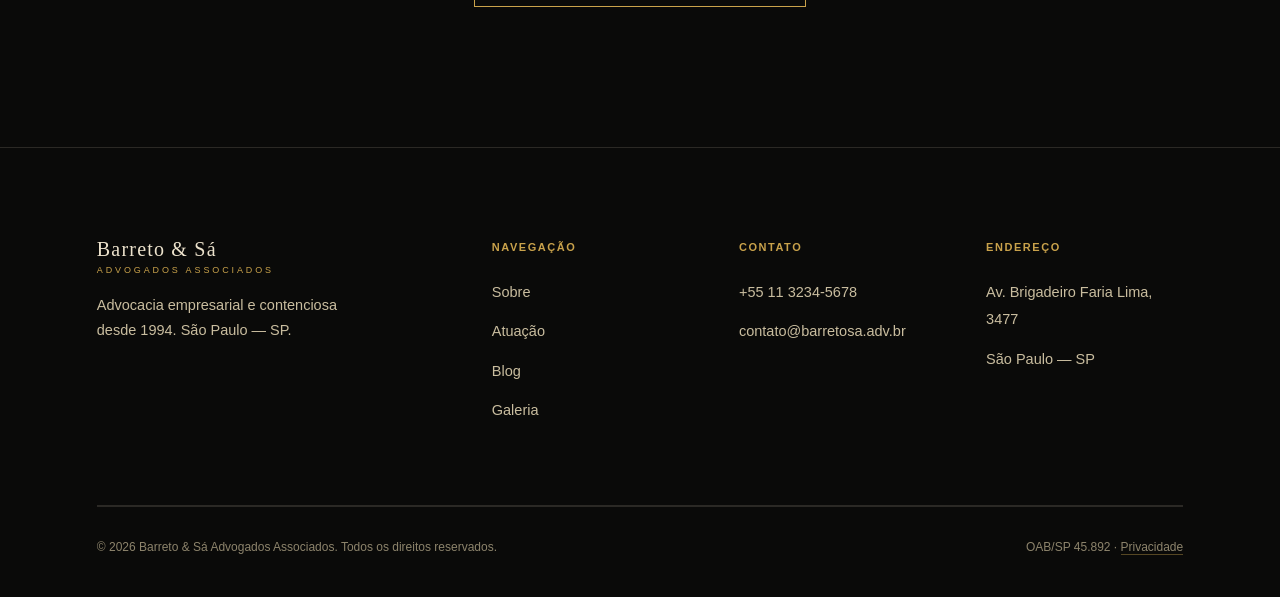
==== commit 2c9dc071: "Improve copy, SEO, and security across the site - Palette: drop the wine accent from the power conce" ====
--- a/site/atuacao.html
+++ b/site/atuacao.html
@@ -5,6 +5,11 @@
 <meta name="viewport" content="width=device-width, initial-scale=1.0">
 <title>Atuação — Barreto &amp; Sá Advogados</title>
 <meta name="description" content="Áreas de atuação da Barreto & Sá Advogados: empresarial, tributário, civil, trabalhista, imobiliário e contencioso estratégico.">
+<meta name="robots" content="index, follow">
+<link rel="canonical" href="https://www.barretosa.adv.br/atuacao.html">
+<meta http-equiv="Content-Security-Policy" content="default-src 'self'; img-src 'self' https://picsum.photos data:; style-src 'self' 'unsafe-inline' https://fonts.googleapis.com; font-src https://fonts.gstatic.com; script-src 'self'; base-uri 'self'; form-action 'self'">
+<meta http-equiv="Referrer-Policy" content="strict-origin-when-cross-origin">
+<meta name="theme-color" content="#0a0a09">
 <link rel="stylesheet" href="assets/css/style.css">
 </head>
 <body>
@@ -212,7 +217,7 @@
     <hr class="rule">
     <div class="footer-bottom">
       <span>© 2026 Barreto &amp; Sá Advogados Associados. Todos os direitos reservados.</span>
-      <span>OAB/SP 45.892</span>
+      <span>OAB/SP 45.892 &middot; <a href="privacidade.html" style="color:inherit;border-bottom:1px solid var(--line-strong)">Privacidade</a></span>
     </div>
   </div>
 </footer>
--- a/site/assets/css/style.css
+++ b/site/assets/css/style.css
@@ -257,19 +257,24 @@
   position:relative;
   padding-top:160px;
   padding-bottom:110px;
-  background:
-    radial-gradient(ellipse 60% 50% at 82% 10%, rgba(201,162,75,.14), transparent 60%),
-    linear-gradient(180deg,#0a0a09 0%, #131210 100%);
   border-bottom:1px solid var(--line);
   overflow:hidden;
 }
-.hero::after{
-  content:"";
-  position:absolute;
-  right:-10%; top:-20%;
-  width:60%; height:140%;
-  background:linear-gradient(160deg, transparent 40%, rgba(201,162,75,.05) 50%, transparent 60%);
-  pointer-events:none;
+.hero-bg{
+  position:absolute; inset:0;
+  z-index:0;
+}
+.hero-bg img{
+  width:100%; height:100%;
+  object-fit:cover;
+  filter:grayscale(1) contrast(1.1) brightness(.55);
+}
+.hero-bg::after{
+  content:"";
+  position:absolute; inset:0;
+  background:
+    radial-gradient(ellipse 60% 50% at 82% 10%, rgba(201,162,75,.22), transparent 60%),
+    linear-gradient(180deg, rgba(10,10,9,.55) 0%, rgba(10,10,9,.92) 100%);
 }
 .hero .container{
   display:grid;
@@ -282,6 +287,7 @@
 .hero-index{
   position:absolute;
   top:150px; right:var(--gutter);
+  z-index:2;
   font-family:var(--serif);
   font-style:italic;
   font-size:14px;
@@ -551,6 +557,33 @@
 }
 [data-reveal].is-visible{ opacity:1; transform:none; }
 
+/* ---------------- photography (duotone) ---------------- */
+.photo{
+  position:relative;
+  overflow:hidden;
+  background:var(--ink-elev);
+}
+.photo img{
+  width:100%; height:100%;
+  object-fit:cover;
+  filter:grayscale(1) contrast(1.08) brightness(.95);
+  display:block;
+}
+.photo::before{
+  content:"";
+  position:absolute; inset:0;
+  background:linear-gradient(155deg, rgba(10,10,9,.72) 10%, rgba(184,134,59,.38) 100%);
+  mix-blend-mode:multiply;
+  z-index:1;
+}
+.photo::after{
+  content:"";
+  position:absolute; inset:0;
+  border:1px solid var(--line-strong);
+  pointer-events:none;
+  z-index:2;
+}
+
 /* ---------------- sobre page ---------------- */
 .timeline{ position:relative; padding-left:40px; }
 .timeline::before{
@@ -577,10 +610,21 @@
 .partner-card:last-child{ border-bottom:1px solid var(--line); }
 .partner-photo{
   width:150px; height:180px; flex-shrink:0;
-  background:linear-gradient(155deg,var(--ink-elev),var(--ink-soft));
+  position:relative;
+  overflow:hidden;
   border:1px solid var(--line-strong);
-  display:flex; align-items:center; justify-content:center;
-  font-family:var(--serif); font-style:italic; color:var(--gold); font-size:13px;
+}
+.partner-photo img{
+  width:100%; height:100%;
+  object-fit:cover;
+  filter:grayscale(1) contrast(1.1) brightness(.95);
+  display:block;
+}
+.partner-photo::before{
+  content:"";
+  position:absolute; inset:0;
+  background:linear-gradient(160deg, rgba(10,10,9,.55) 10%, rgba(184,134,59,.4) 100%);
+  mix-blend-mode:multiply;
 }
 .partner-card h3{ font-size:24px; }
 .partner-card .role{ color:var(--gold); font-size:12px; letter-spacing:.1em; text-transform:uppercase; margin:8px 0 16px; }
@@ -655,12 +699,22 @@
 }
 .post-thumb{
   aspect-ratio:4/5;
-  background:
-    linear-gradient(155deg, rgba(201,162,75,.18), transparent 60%),
-    linear-gradient(200deg,#1b1916,#0a0a09);
   border:1px solid var(--line-strong);
   position:relative;
   overflow:hidden;
+}
+.post-thumb img{
+  width:100%; height:100%;
+  object-fit:cover;
+  filter:grayscale(1) contrast(1.08) brightness(.95);
+  display:block;
+}
+.post-thumb::before{
+  content:"";
+  position:absolute; inset:0;
+  background:linear-gradient(155deg, rgba(10,10,9,.68) 10%, rgba(184,134,59,.36) 100%);
+  mix-blend-mode:multiply;
+  z-index:1;
 }
 .post-thumb::after{
   content:attr(data-tag);
@@ -670,6 +724,7 @@
   border:1px solid var(--line-strong);
   padding:8px 14px;
   background:rgba(10,10,9,.6);
+  z-index:2;
 }
 .post-meta{
   display:flex; gap:18px; align-items:center;
@@ -722,16 +777,24 @@
   position:relative;
   overflow:hidden;
   cursor:pointer;
-  background:linear-gradient(160deg,var(--ink-elev),#0a0a09);
   border:1px solid var(--line);
 }
+.gallery-item img{
+  position:absolute; inset:0;
+  width:100%; height:100%;
+  object-fit:cover;
+  filter:grayscale(1) contrast(1.1) brightness(.92);
+  transition:transform .6s cubic-bezier(.16,1,.3,1);
+}
+.gallery-item:hover img{ transform:scale(1.06); }
 .gallery-item.tall{ grid-row:span 2; }
 .gallery-item.wide{ grid-column:span 2; }
 .gallery-item::before{
   content:"";
   position:absolute; inset:0;
-  background:radial-gradient(circle at 30% 20%, rgba(201,162,75,.22), transparent 60%);
-  opacity:.7;
+  background:linear-gradient(165deg, rgba(10,10,9,.5) 10%, rgba(184,134,59,.4) 100%);
+  mix-blend-mode:multiply;
+  opacity:.85;
   transition:opacity .5s ease;
 }
 .gallery-item::after{
